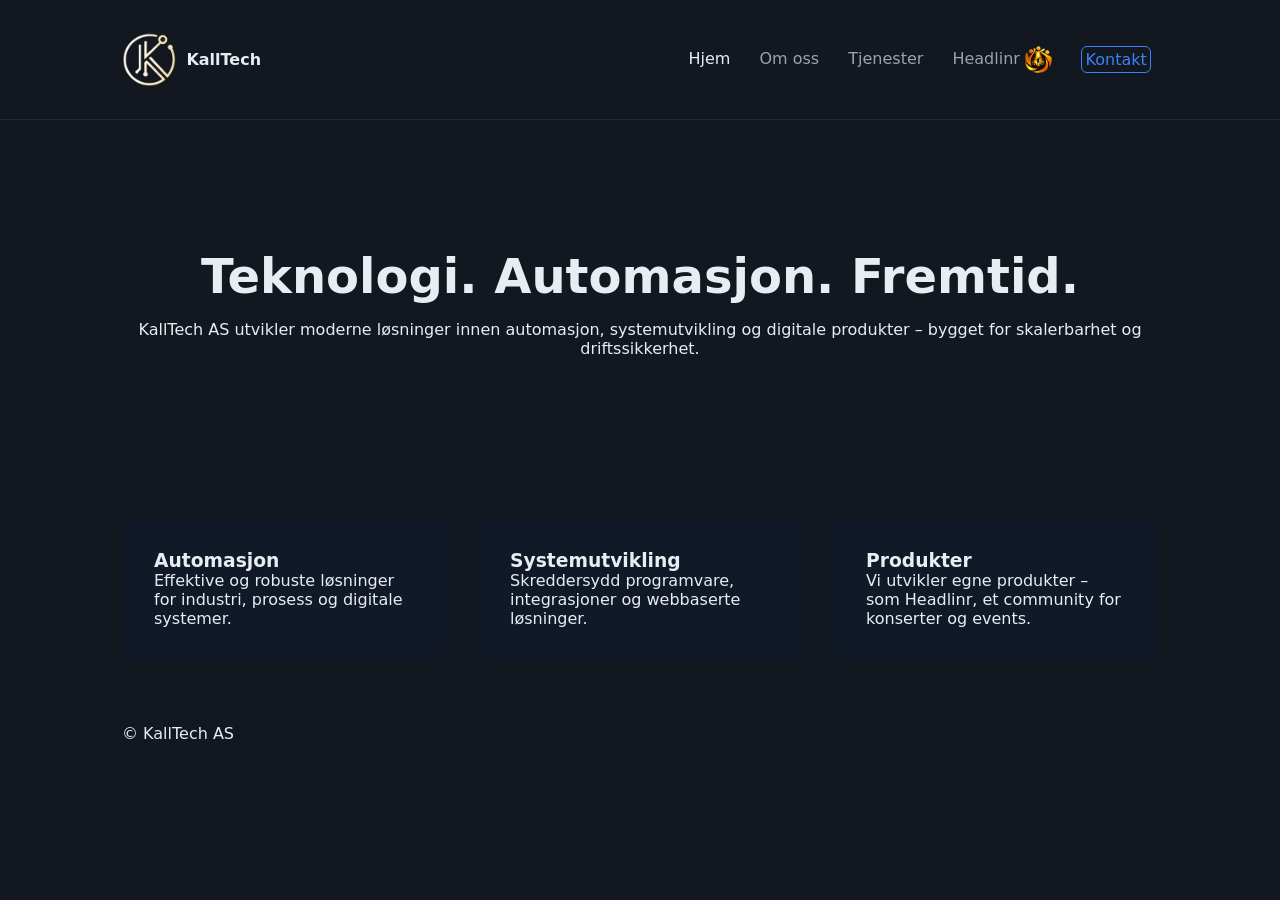
==== index.html @ ccece50a "Ordnet header, kontakt info og Om oss" ====
<!DOCTYPE html>
<html lang="no">
<head>
  <meta charset="UTF-8" />
  <meta name="viewport" content="width=device-width, initial-scale=1.0"/>
  <title>KallTech AS – Teknologi & Automasjon</title>
  <link rel="stylesheet" href="css/style.css">
</head>
<body>

<header class="navbar">
  <div class="container nav-content">
    <div class="logo">
      <img src="assets/Logo-Kalltech.png" alt="KallTech logo">
      <span>KallTech</span>
    </div>
    <nav  style="padding: 7px; display: flexbox; align-items: center;">
      <a href="index.html" class="active">Hjem</a>
      <a href="about.html">Om oss</a>
      <a href="services.html" >Tjenester</a>
      <a href="headlinr.html">Headlinr
        <img src="assets/Headlinr-logo.png" alt="Headlinr logo" style="height: 27px; vertical-align: middle;">
      </a>
      <a href="contact.html" class="btn" style="vertical-align: middle; ">Kontakt</a>
    </nav>
  </div>
</header>

<main>
  <section class="hero">
    <div class="container">
      <h1>Teknologi. Automasjon. Fremtid.</h1>
      <p>
        KallTech AS utvikler moderne løsninger innen automasjon, systemutvikling
        og digitale produkter – bygget for skalerbarhet og driftssikkerhet.
      </p>
    </div>
  </section>

  <section class="features container">
    <div class="feature">
      <h3>Automasjon</h3>
      <p>Effektive og robuste løsninger for industri, prosess og digitale systemer.</p>
    </div>
    <div class="feature">
      <h3>Systemutvikling</h3>
      <p>Skreddersydd programvare, integrasjoner og webbaserte løsninger.</p>
    </div>
    <div class="feature">
      <h3>Produkter</h3>
      <p>Vi utvikler egne produkter – som Headlinr, et community for konserter og events.</p>
    </div>
  </section>
</main>

<footer>
  <div class="container">
    <p>© KallTech AS</p>
  </div>
</footer>

</body>
</html>
---- css/style.css ----
:root {
  --bg: #13171f;
  --text: #e6edf3;
  --muted: #9ba3af;
  --accent: #3b82f6;
}

* {
  margin: 0;
  padding: 0;
  box-sizing: border-box;
  font-family: system-ui, sans-serif;
}

body {
  background: var(--bg);
  color: var(--text);
}

.container {
  max-width: 1100px;
  margin: auto;
  padding: 2rem;
}

.navbar {
  border-bottom: 1px solid #1f2937;
}

.nav-content {
  display: flex;
  justify-content: space-between;
  align-items: center;
}

.logo {
  display: flex;
  align-items: center;
  gap: 0.6rem;
  font-weight: 600;
}

.logo img {
  height: 55px;
  width: auto;
}

.headlinrlogo {
  display: flex;
  justify-content: center;
  align-items: center;
  margin: 2rem 0;            
}

.headlinrlogo img {
  height: 360px;
  width: auto;
}

nav a {
  margin-left: 1.5rem;
  text-decoration: none;
  color: var(--muted);
}

nav a:hover,
nav a.active {
  color: var(--text);
}

.btn {
  padding: 0.2rem 0.2rem;
  border: 1px solid var(--accent);
  border-radius: 6px;
  color: var(--accent);
}

.btn.secondary {
  display: inline-block;
  margin-top: 1rem;
}

.btnincontainer {
  padding: 0.5rem 0.5rem;
  border: 1px solid var(--accent);
  border-radius: 6px;
  color: var(--accent);
}

.btnincontainer.secondary {
  display: inline-block;
  margin-top: 1rem;
}

.hero {
  padding: 6rem 2rem;
  text-align: center;
}

.hero h1 {
  font-size: 3rem;
  margin-bottom: 1rem;
}

.features {
  display: grid;
  grid-template-columns: repeat(auto-fit, minmax(250px, 1fr));
  gap: 2rem;
}

.feature {
  background: #111827;
  padding: 2rem;
  border-radius: 12px;
}

.page h1 {
  margin-bottom: 1rem;
}

.services li {
  margin: 0.8rem 0;
}
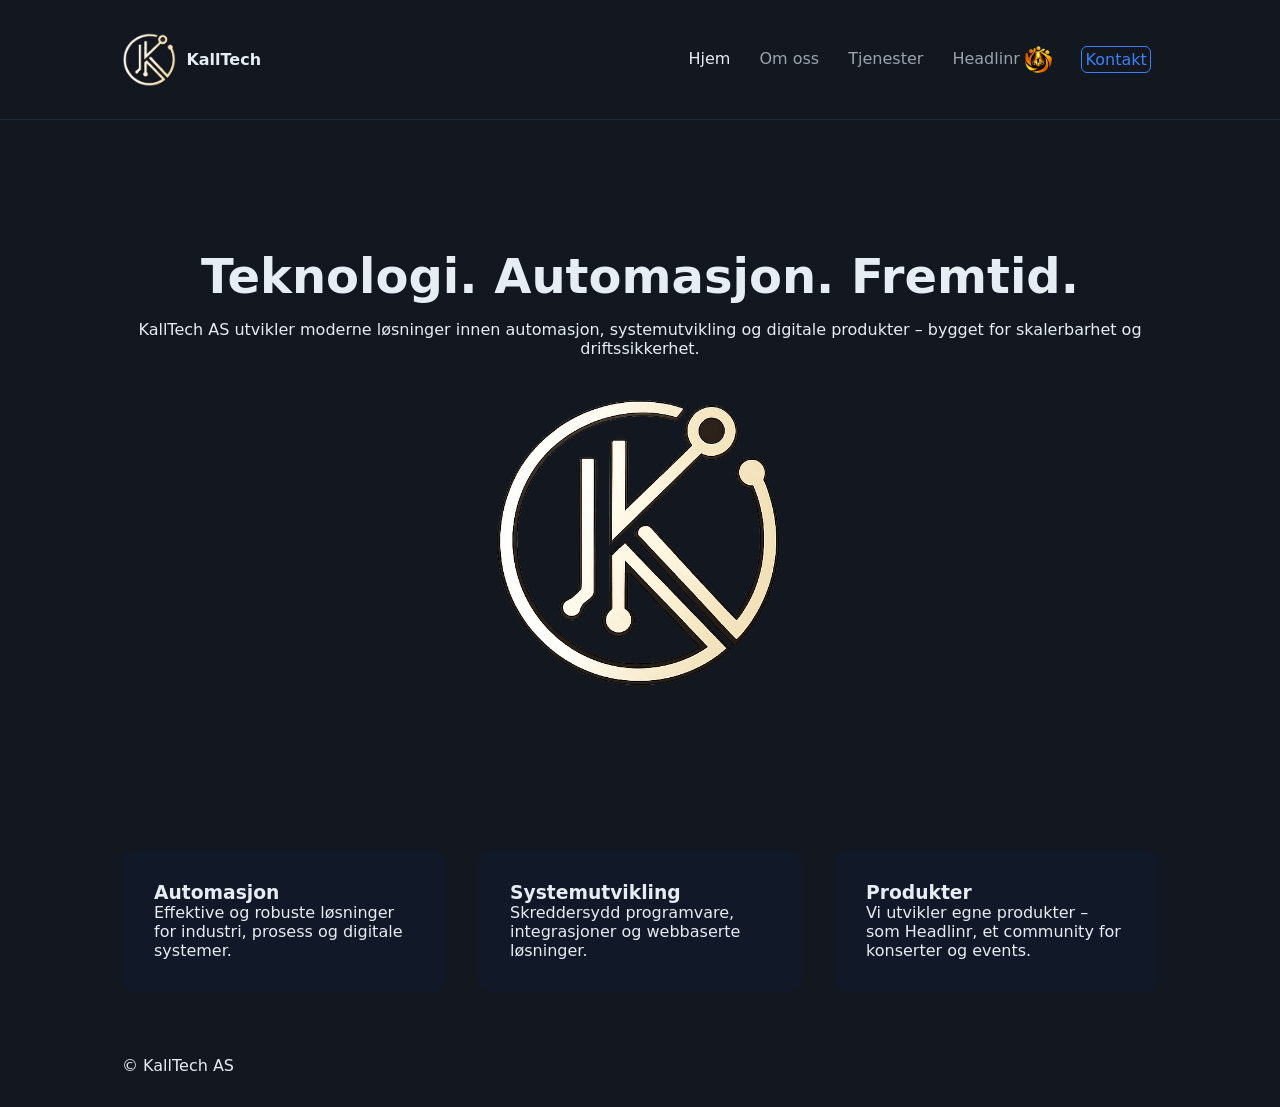
==== commit 9417b5e5: "Lagt inn logo på index" ====
--- a/index.html
+++ b/index.html
@@ -1,6 +1,7 @@
 <!DOCTYPE html>
 <html lang="no">
 <head>
+  <link rel="icon" href="/favicon.ico">
   <meta charset="UTF-8" />
   <meta name="viewport" content="width=device-width, initial-scale=1.0"/>
   <title>KallTech AS – Teknologi & Automasjon</title>
@@ -34,6 +35,9 @@
         KallTech AS utvikler moderne løsninger innen automasjon, systemutvikling
         og digitale produkter – bygget for skalerbarhet og driftssikkerhet.
       </p>
+      <div class="Kalltechlogo">
+        <img src="assets/Logo-Kalltech.png" alt="KallTech Logo">
+      </div>
     </div>
   </section>
 
--- a/css/style.css
+++ b/css/style.css
@@ -54,6 +54,17 @@
 
 .headlinrlogo img {
   height: 360px;
+  width: auto;
+}
+.Kalltechlogo {
+  display: flex;
+  justify-content: center;
+  align-items: center;
+  margin-top: 2rem;            
+}
+
+.Kalltechlogo img {
+  height: 300px;
   width: auto;
 }
 
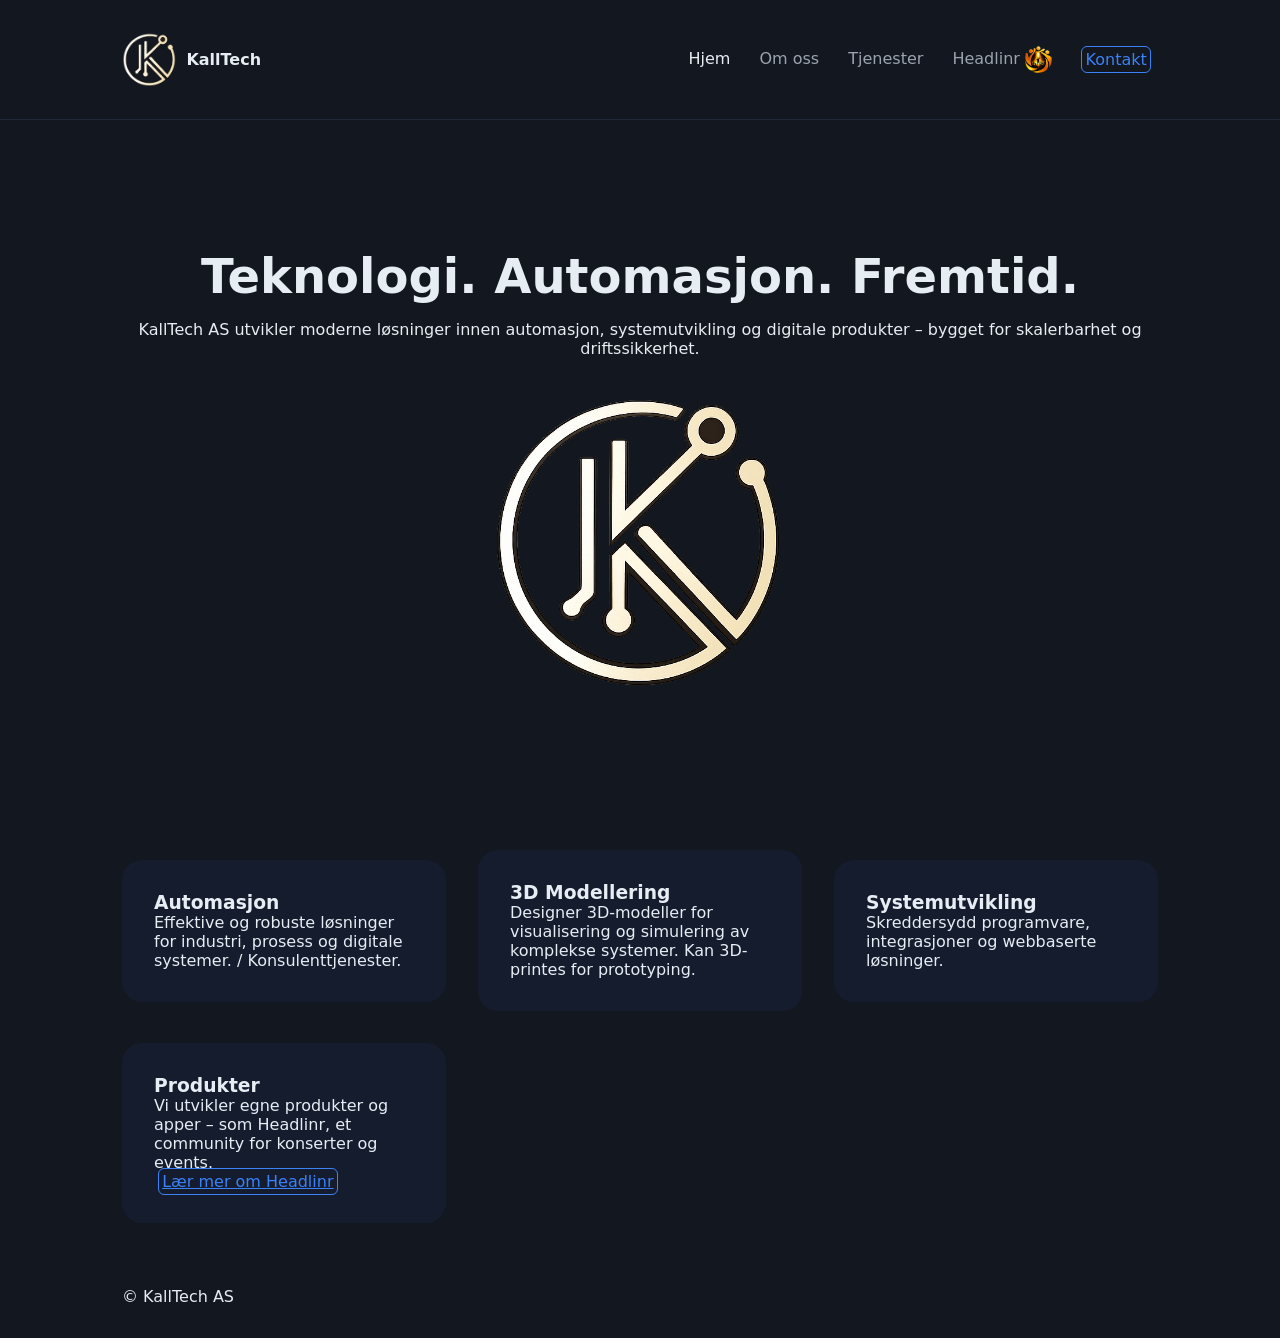
==== commit c4e675ea: "Småjustering Index" ====
--- a/index.html
+++ b/index.html
@@ -44,7 +44,11 @@
   <section class="features container">
     <div class="feature">
       <h3>Automasjon</h3>
-      <p>Effektive og robuste løsninger for industri, prosess og digitale systemer.</p>
+      <p>Effektive og robuste løsninger for industri, prosess og digitale systemer. / Konsulenttjenester.</p>
+    </div>
+    <div class="feature">
+      <h3>3D Modellering</h3>
+      <p>Designer 3D-modeller for visualisering og simulering av komplekse systemer. Kan 3D-printes for prototyping.</p>
     </div>
     <div class="feature">
       <h3>Systemutvikling</h3>
@@ -52,7 +56,8 @@
     </div>
     <div class="feature">
       <h3>Produkter</h3>
-      <p>Vi utvikler egne produkter – som Headlinr, et community for konserter og events.</p>
+      <p>Vi utvikler egne produkter og apper – som Headlinr, et community for konserter og events.</p>
+      <a style="margin: 4px;" href="headlinr.html" class="btn">Lær mer om Headlinr</a>
     </div>
   </section>
 </main>
--- a/css/style.css
+++ b/css/style.css
@@ -117,12 +117,13 @@
   display: grid;
   grid-template-columns: repeat(auto-fit, minmax(250px, 1fr));
   gap: 2rem;
+  align-items: center;
 }
 
 .feature {
-  background: #111827;
+  background: #151c2e;
   padding: 2rem;
-  border-radius: 12px;
+  border-radius: 20px;
 }
 
 .page h1 {
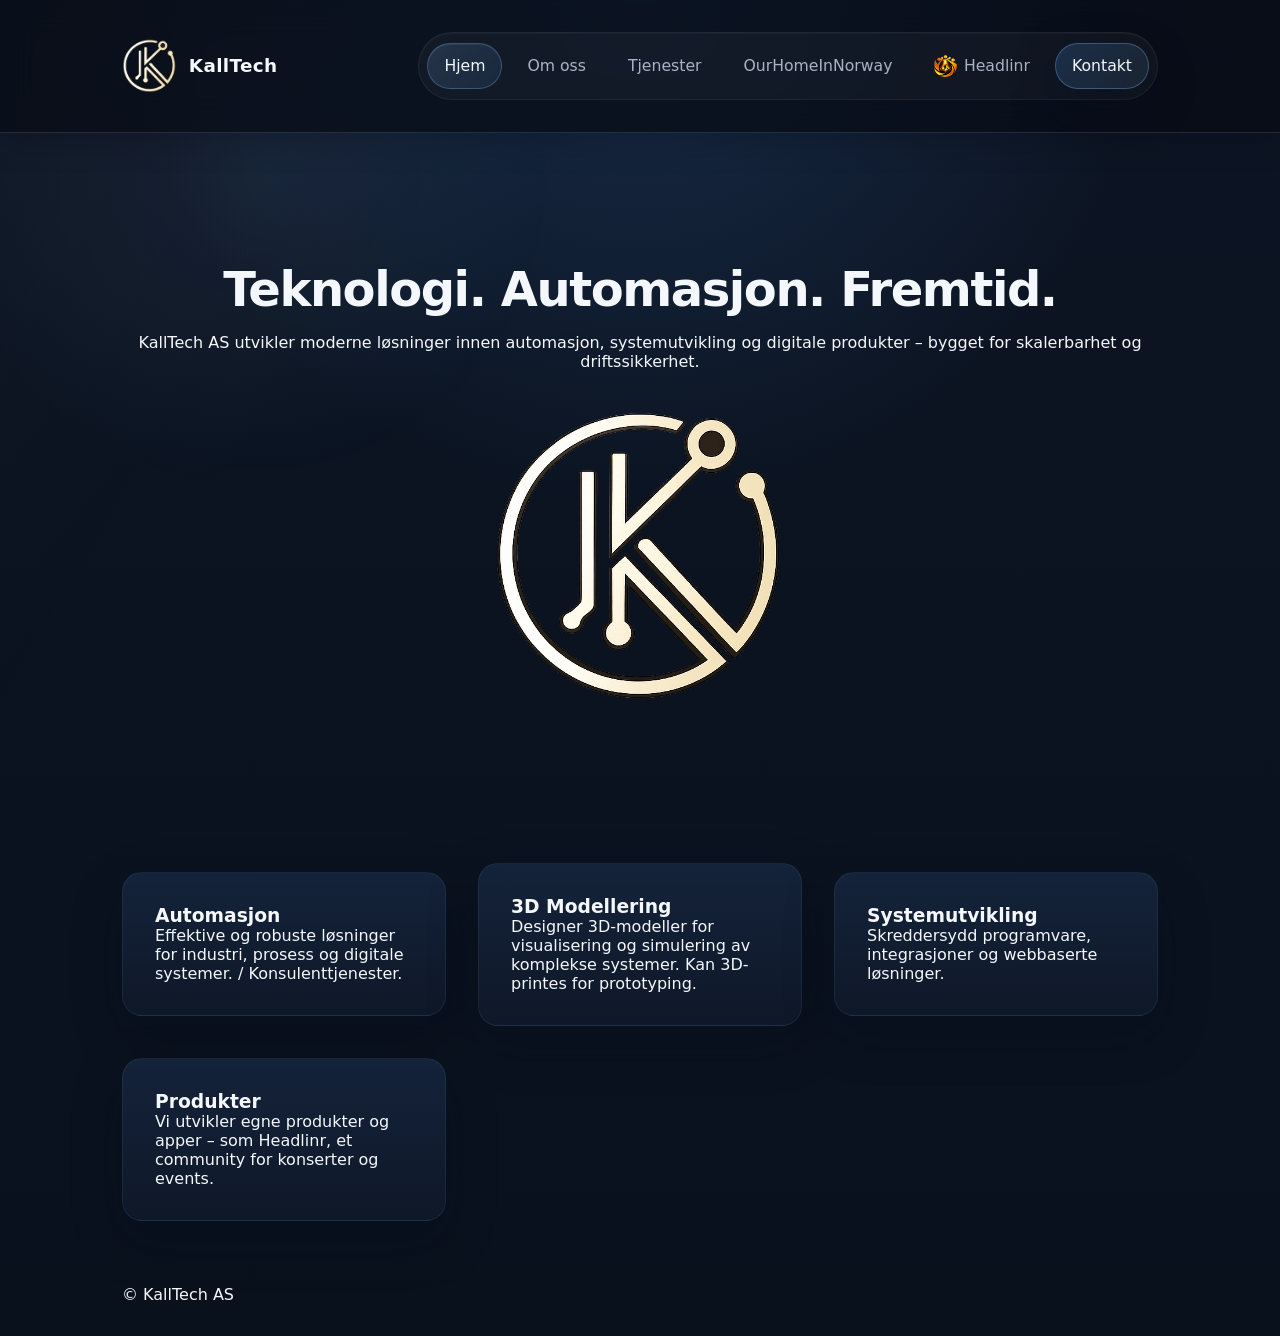
==== commit 860bb2da: "KallTechWeb2.0 - Ny theme - animasjon mellom views - OurHomeInNorway og Headlinr layout." ====
--- a/index.html
+++ b/index.html
@@ -7,25 +7,56 @@
   <title>KallTech AS – Teknologi & Automasjon</title>
   <link rel="stylesheet" href="css/style.css">
 </head>
+
 <body>
 
 <header class="navbar">
   <div class="container nav-content">
-    <div class="logo">
+
+    <a href="index.html" class="logo">
       <img src="assets/Logo-Kalltech.png" alt="KallTech logo">
       <span>KallTech</span>
-    </div>
-    <nav  style="padding: 7px; display: flexbox; align-items: center;">
+    </a>
+
+    <!-- Desktop menu -->
+    <nav class="nav-links">
       <a href="index.html" class="active">Hjem</a>
       <a href="about.html">Om oss</a>
-      <a href="services.html" >Tjenester</a>
-      <a href="headlinr.html">Headlinr
-        <img src="assets/Headlinr-logo.png" alt="Headlinr logo" style="height: 27px; vertical-align: middle;">
+      <a href="services.html">Tjenester</a>
+      <a href="ourhomeinnorway.html">OurHomeInNorway</a>
+
+      <a href="headlinr.html" class="headlinr-link">
+        <img src="assets/Headlinr-logo.png" class="headlinr-icon">
+        Headlinr
       </a>
-      <a href="contact.html" class="btn" style="vertical-align: middle; ">Kontakt</a>
+
+      <a href="contact.html" class="btn">Kontakt</a>
     </nav>
+
+    <!-- Hamburger -->
+    <div class="menu-button" onclick="toggleMenu()">
+      <span></span>
+      <span></span>
+      <span></span>
+    </div>
+
   </div>
 </header>
+
+<!-- Mobile menu -->
+<div class="mobile-menu" id="mobileMenu">
+  <a href="index.html" class="active">Hjem</a>
+  <a href="about.html">Om oss</a>
+  <a href="services.html">Tjenester</a>
+  <a href="ourhomeinnorway.html">OurHomeInNorway</a>
+
+  <a href="headlinr.html" class="mobile-headlinr">
+    <img src="assets/Headlinr-logo.png">
+    Headlinr
+  </a>
+
+  <a href="contact.html" class="mobile-contact">Kontakt</a>
+</div>
 
 <main>
   <section class="hero">
@@ -57,7 +88,6 @@
     <div class="feature">
       <h3>Produkter</h3>
       <p>Vi utvikler egne produkter og apper – som Headlinr, et community for konserter og events.</p>
-      <a style="margin: 4px;" href="headlinr.html" class="btn">Lær mer om Headlinr</a>
     </div>
   </section>
 </main>
@@ -68,5 +98,7 @@
   </div>
 </footer>
 
+<script src="assets/site.js"></script>
+
 </body>
-</html>+</html>
--- a/css/style.css
+++ b/css/style.css
@@ -1,20 +1,74 @@
 :root {
-  --bg: #13171f;
-  --text: #e6edf3;
-  --muted: #9ba3af;
-  --accent: #3b82f6;
+  --bg: #0a1220;
+  --bg-elevated: rgba(10, 18, 32, 0.82);
+  --surface: rgba(17, 28, 47, 0.78);
+  --surface-strong: #15243c;
+  --text: #f4f7fb;
+  --muted: #a8b4c6;
+  --accent: #8ec5ff;
+  --accent-strong: #4ea1ff;
+  --border: rgba(160, 193, 232, 0.16);
+  --shadow: 0 18px 50px rgba(3, 10, 24, 0.28);
+  --theme-transition-duration: 2000ms;
+  --page-fade-duration: 500ms;
+  --theme-transition-ease: cubic-bezier(0.22, 1, 0.36, 1);
 }
 
 * {
   margin: 0;
   padding: 0;
   box-sizing: border-box;
-  font-family: system-ui, sans-serif;
+  font-family: "Segoe UI", system-ui, sans-serif;
+}
+
+html {
+  scroll-behavior: smooth;
 }
 
 body {
+  position: relative;
+  isolation: isolate;
   background: var(--bg);
   color: var(--text);
+  background-image:
+    radial-gradient(circle at top, rgba(78, 161, 255, 0.16), transparent 34%),
+    linear-gradient(180deg, #0d1524 0%, #09111d 100%);
+  min-height: 100vh;
+  transition: color var(--theme-transition-duration) var(--theme-transition-ease);
+}
+
+body::before {
+  content: "";
+  position: fixed;
+  inset: 0;
+  z-index: -2;
+  pointer-events: none;
+  background:
+    linear-gradient(120deg, rgba(255, 255, 255, 0.025), transparent 30%),
+    radial-gradient(circle at 20% 20%, rgba(142, 197, 255, 0.08), transparent 25%);
+  opacity: 0.9;
+  transition:
+    background var(--theme-transition-duration) var(--theme-transition-ease),
+    opacity var(--theme-transition-duration) var(--theme-transition-ease);
+}
+
+body::after {
+  content: "";
+  position: fixed;
+  inset: 0;
+  z-index: -1;
+  pointer-events: none;
+  opacity: 0;
+  background:
+    radial-gradient(circle at top, rgba(78, 161, 255, 0.16), transparent 34%),
+    linear-gradient(180deg, #0d1524 0%, #09111d 100%);
+  transition:
+    opacity var(--theme-transition-duration) var(--theme-transition-ease),
+    background var(--theme-transition-duration) var(--theme-transition-ease);
+}
+
+body.page-is-leaving::after {
+  opacity: 1;
 }
 
 .container {
@@ -23,26 +77,101 @@
   padding: 2rem;
 }
 
-.navbar {
-  border-bottom: 1px solid #1f2937;
+.navbar{
+  position: sticky;
+  top: 0;
+  z-index: 900;
+  background: rgba(7, 12, 22, 0.72);
+  backdrop-filter: blur(18px);
+  border-bottom: 1px solid var(--border);
+  box-shadow: 0 10px 30px rgba(1, 6, 17, 0.18);
+  transition:
+    background var(--theme-transition-duration) var(--theme-transition-ease),
+    border-color var(--theme-transition-duration) var(--theme-transition-ease),
+    box-shadow var(--theme-transition-duration) var(--theme-transition-ease);
 }
 
 .nav-content {
   display: flex;
   justify-content: space-between;
   align-items: center;
-}
-
-.logo {
-  display: flex;
-  align-items: center;
-  gap: 0.6rem;
+  gap: 1.25rem;
+  min-height: 88px;
+}
+
+.menu-button{
+  display:none;
+  flex-direction:column;
+  gap:5px;
+  cursor:pointer;
+  padding: 0.85rem;
+  border-radius: 16px;
+  background: rgba(255, 255, 255, 0.04);
+  border: 1px solid rgba(255, 255, 255, 0.08);
+  transition: background 0.25s ease, border-color 0.25s ease, transform 0.25s ease;
+}
+
+.menu-button:hover {
+  background: rgba(142, 197, 255, 0.1);
+  border-color: rgba(142, 197, 255, 0.28);
+  transform: translateY(-1px);
+}
+
+.menu-button span{
+  width:24px;
+  height:2px;
+  background:#e6edf3;
+  border-radius: 999px;
+}
+
+.logo{
+  display:flex;
+  align-items:center;
+  gap:12px;
+  text-decoration:none;
+  color:var(--text);
+  font-size: 1.15rem;
   font-weight: 600;
-}
-
-.logo img {
-  height: 55px;
-  width: auto;
+  letter-spacing: 0.02em;
+  transition: color var(--theme-transition-duration) var(--theme-transition-ease);
+}
+
+.logo img{
+  height:55px;
+}
+
+.nav-links {
+  display: flex;
+  align-items: center;
+  gap: 0.5rem;
+  padding: 0.5rem;
+  border-radius: 999px;
+  background: rgba(255, 255, 255, 0.035);
+  border: 1px solid rgba(255, 255, 255, 0.06);
+  box-shadow: inset 0 1px 0 rgba(255, 255, 255, 0.03);
+  transition:
+    background var(--theme-transition-duration) var(--theme-transition-ease),
+    border-color var(--theme-transition-duration) var(--theme-transition-ease);
+}
+
+.mobile-menu {
+  display: none;
+}
+
+.nav-links a,
+.mobile-menu a {
+  position: relative;
+}
+
+.headlinr-link,
+.mobile-headlinr{
+  display:flex;
+  align-items:center;
+  gap:6px;
+}
+
+.headlinr-icon{
+  height:22px;
 }
 
 .headlinrlogo {
@@ -56,6 +185,12 @@
   height: 360px;
   width: auto;
 }
+.headlinrlogo2 {
+  height: 320px;
+  width: auto;
+  display: block;
+  margin: 1rem 0 1.5rem;
+}
 .Kalltechlogo {
   display: flex;
   justify-content: center;
@@ -68,22 +203,73 @@
   width: auto;
 }
 
-nav a {
-  margin-left: 1.5rem;
+.nav-links a,
+.mobile-menu a {
+  display: inline-flex;
+  align-items: center;
+  justify-content: center;
+  gap: 0.45rem;
   text-decoration: none;
   color: var(--muted);
-}
-
-nav a:hover,
-nav a.active {
+  transition:
+    color var(--theme-transition-duration) var(--theme-transition-ease),
+    background var(--theme-transition-duration) var(--theme-transition-ease),
+    border-color var(--theme-transition-duration) var(--theme-transition-ease),
+    transform 0.25s ease;
+}
+
+.nav-links a {
+  padding: 0.8rem 1rem;
+  border-radius: 999px;
+  border: 1px solid transparent;
+  font-size: 0.98rem;
+  font-weight: 500;
+}
+
+.nav-links a:hover {
   color: var(--text);
+  background: rgba(255, 255, 255, 0.055);
+  border-color: rgba(255, 255, 255, 0.08);
+  transform: translateY(-1px);
+}
+
+.nav-links a.active {
+  color: var(--text);
+  background: linear-gradient(135deg, rgba(142, 197, 255, 0.16), rgba(78, 161, 255, 0.1));
+  border-color: rgba(142, 197, 255, 0.25);
+  box-shadow: inset 0 1px 0 rgba(255, 255, 255, 0.06);
+}
+
+.nav-links .btn,
+.mobile-menu .mobile-contact {
+  color: var(--text);
+  background: linear-gradient(135deg, rgba(78, 161, 255, 0.18), rgba(142, 197, 255, 0.08));
+  border-color: rgba(142, 197, 255, 0.3);
+}
+
+.nav-links .btn:hover,
+.mobile-menu .mobile-contact:hover {
+  color: var(--text);
+  background: linear-gradient(135deg, rgba(78, 161, 255, 0.28), rgba(142, 197, 255, 0.16));
+  border-color: rgba(142, 197, 255, 0.42);
+}
+
+a {
+  text-decoration: none;
+  color: inherit;
+}
+
+a:hover {
+  color: inherit;
 }
 
 .btn {
-  padding: 0.2rem 0.2rem;
+  padding: 0.8rem 1.15rem;
   border: 1px solid var(--accent);
-  border-radius: 6px;
+  border-radius: 999px;
   color: var(--accent);
+  font-weight: 600;
+  box-shadow: var(--shadow);
 }
 
 .btn.secondary {
@@ -111,6 +297,7 @@
 .hero h1 {
   font-size: 3rem;
   margin-bottom: 1rem;
+  letter-spacing: -0.03em;
 }
 
 .features {
@@ -121,15 +308,1030 @@
 }
 
 .feature {
-  background: #151c2e;
+  background: linear-gradient(180deg, rgba(21, 36, 60, 0.95), rgba(15, 25, 41, 0.95));
   padding: 2rem;
   border-radius: 20px;
+  border: 1px solid rgba(142, 197, 255, 0.08);
+  box-shadow: var(--shadow);
 }
 
 .page h1 {
   margin-bottom: 1rem;
 }
 
+.page {
+  position: relative;
+  z-index: 1;
+}
+
 .services li {
   margin: 0.8rem 0;
-}+}
+
+.warm-theme-page.warm-theme-active {
+  color: #42352b;
+  background:
+    radial-gradient(circle at top, rgba(214, 189, 156, 0.38), transparent 32%),
+    linear-gradient(180deg, #f8f3eb 0%, #efe4d6 100%);
+}
+
+.warm-theme-page.warm-theme-active::before {
+  background:
+    linear-gradient(135deg, rgba(255, 255, 255, 0.28), transparent 34%),
+    radial-gradient(circle at 15% 15%, rgba(214, 189, 156, 0.22), transparent 24%);
+}
+
+.warm-theme-page.warm-theme-active .navbar {
+  background: rgba(248, 242, 233, 0.84);
+  border-bottom: 1px solid rgba(117, 91, 67, 0.12);
+  box-shadow: 0 12px 30px rgba(110, 89, 67, 0.08);
+}
+
+.warm-theme-page.warm-theme-active .logo,
+.warm-theme-page.warm-theme-active .nav-links .btn,
+.warm-theme-page.warm-theme-active .mobile-menu .mobile-contact,
+.warm-theme-page.warm-theme-active .nav-links a.active,
+.warm-theme-page.warm-theme-active .mobile-menu a.active {
+  color: #43362b;
+}
+
+.warm-theme-page.warm-theme-active .nav-links {
+  background: rgba(255, 255, 255, 0.52);
+  border-color: rgba(117, 91, 67, 0.1);
+}
+
+.warm-theme-page.warm-theme-active .nav-links a,
+.warm-theme-page.warm-theme-active .mobile-menu a {
+  color: #7c6959;
+}
+
+.warm-theme-page.warm-theme-active .nav-links a:hover {
+  color: #43362b;
+  background: rgba(117, 91, 67, 0.06);
+  border-color: rgba(117, 91, 67, 0.08);
+}
+
+.warm-theme-page.warm-theme-active .nav-links a.active,
+.warm-theme-page.warm-theme-active .mobile-menu a.active {
+  background: linear-gradient(135deg, rgba(214, 189, 156, 0.36), rgba(255, 255, 255, 0.58));
+  border-color: rgba(117, 91, 67, 0.16);
+  box-shadow: inset 0 1px 0 rgba(255, 255, 255, 0.4);
+}
+
+.warm-theme-page.warm-theme-active .nav-links .btn,
+.warm-theme-page.warm-theme-active .mobile-menu .mobile-contact {
+  background: linear-gradient(135deg, rgba(214, 189, 156, 0.42), rgba(255, 255, 255, 0.62));
+  border-color: rgba(117, 91, 67, 0.16);
+}
+
+.warm-theme-page.warm-theme-active .menu-button {
+  background: rgba(255, 255, 255, 0.5);
+  border-color: rgba(117, 91, 67, 0.1);
+}
+
+.warm-theme-page.warm-theme-active .menu-button span {
+  background: #5e4c3d;
+}
+
+.warm-theme-page.warm-theme-active .mobile-menu {
+  background: rgba(248, 242, 233, 0.97);
+  border-left: 1px solid rgba(117, 91, 67, 0.12);
+}
+
+.warm-theme-page.warm-theme-active .mobile-menu a:hover {
+  color: #43362b;
+  background: rgba(117, 91, 67, 0.06);
+  border-color: rgba(117, 91, 67, 0.08);
+}
+
+.warm-theme-page.warm-theme-active footer {
+  color: #6f5c4c;
+}
+
+.warm-theme-page main,
+.warm-theme-page footer,
+.page-pre-enter main,
+.page-pre-enter footer,
+.page-transition-exit main,
+.page-transition-exit footer,
+.page-transition-enter main,
+.page-transition-enter footer {
+  transition:
+    opacity var(--page-fade-duration) var(--theme-transition-ease),
+    transform var(--page-fade-duration) var(--theme-transition-ease);
+}
+
+.page-pre-enter main,
+.page-pre-enter footer {
+  opacity: 0;
+  transform: translateY(18px);
+}
+
+.warm-theme-page.warm-theme-exit main,
+.warm-theme-page.warm-theme-exit footer,
+.page-transition-exit main,
+.page-transition-exit footer {
+  opacity: 0;
+  transform: translateY(20px);
+}
+
+.our-home-shell {
+  max-width: 1180px;
+  margin: 0 auto;
+  padding: 3rem 2rem 5rem;
+}
+
+.warm-theme-page.warm-theme-active .our-home-shell {
+  animation: warmThemeFade 1.35s var(--theme-transition-ease) both;
+}
+
+.our-home-hero {
+  display: grid;
+  grid-template-columns: minmax(0, 1.2fr) minmax(280px, 0.8fr);
+  gap: 2rem;
+  align-items: stretch;
+}
+
+.our-home-intro,
+.our-home-card,
+.our-home-gallery figure {
+  background: rgba(255, 255, 255, 0.58);
+  border: 1px solid rgba(117, 91, 67, 0.1);
+  border-radius: 28px;
+  box-shadow: 0 24px 50px rgba(120, 97, 71, 0.08);
+}
+
+.our-home-intro {
+  padding: 3rem;
+}
+
+.our-home-kicker {
+  display: inline-block;
+  margin-bottom: 1rem;
+  padding: 0.45rem 0.9rem;
+  border-radius: 999px;
+  background: rgba(214, 189, 156, 0.28);
+  color: #7a604a;
+  font-size: 0.8rem;
+  font-weight: 700;
+  letter-spacing: 0.08em;
+  text-transform: uppercase;
+}
+
+.our-home-intro h1 {
+  font-size: clamp(2.8rem, 5vw, 4.6rem);
+  line-height: 0.95;
+  letter-spacing: -0.04em;
+  margin-bottom: 1.25rem;
+}
+
+.our-home-intro p {
+  max-width: 55ch;
+  font-size: 1.05rem;
+  line-height: 1.75;
+  color: #6f5c4c;
+}
+
+.our-home-actions {
+  display: flex;
+  flex-wrap: wrap;
+  gap: 1rem;
+  margin-top: 2rem;
+}
+
+.our-home-link {
+  display: inline-flex;
+  align-items: center;
+  gap: 0.75rem;
+  padding: 1rem 1.4rem;
+  border-radius: 999px;
+  background: #43362b;
+  color: #f8f3eb;
+  box-shadow: 0 20px 40px rgba(67, 54, 43, 0.18);
+  transition: transform 0.25s ease, box-shadow 0.25s ease, background 0.25s ease;
+}
+
+.our-home-link:hover {
+  transform: translateY(-2px);
+  box-shadow: 0 24px 45px rgba(67, 54, 43, 0.24);
+  background: #34281f;
+}
+
+.our-home-note {
+  display: inline-flex;
+  align-items: center;
+  padding: 1rem 1.15rem;
+  border-radius: 999px;
+  background: rgba(214, 189, 156, 0.24);
+  color: #7a604a;
+}
+
+.our-home-card {
+  padding: 2rem;
+  display: flex;
+  flex-direction: column;
+  justify-content: space-between;
+  gap: 1.2rem;
+}
+
+.our-home-card h2,
+.our-home-gallery h2 {
+  font-size: 1.1rem;
+  letter-spacing: -0.02em;
+}
+
+.our-home-card p,
+.our-home-gallery figcaption,
+.our-home-gallery p {
+  color: #6f5c4c;
+  line-height: 1.7;
+}
+
+.our-home-list {
+  display: grid;
+  gap: 0.9rem;
+}
+
+.our-home-list span {
+  display: inline-flex;
+  align-items: center;
+  gap: 0.7rem;
+  padding: 0.95rem 1rem;
+  border-radius: 18px;
+  background: rgba(214, 189, 156, 0.16);
+}
+
+.our-home-gallery {
+  margin-top: 2rem;
+  display: grid;
+  grid-template-columns: repeat(3, minmax(0, 1fr));
+  gap: 1.4rem;
+}
+
+.our-home-gallery figure {
+  padding: 1rem;
+  animation: floatIn 0.9s ease both;
+}
+
+.our-home-gallery figure:nth-child(2) {
+  animation-delay: 0.12s;
+}
+
+.our-home-gallery figure:nth-child(3) {
+  animation-delay: 0.24s;
+}
+
+.our-home-gallery-image {
+  width: 100%;
+  aspect-ratio: 4 / 5;
+  border-radius: 22px;
+  background:
+    linear-gradient(135deg, rgba(214, 189, 156, 0.42), rgba(255, 255, 255, 0.92)),
+    repeating-linear-gradient(
+      -45deg,
+      rgba(117, 91, 67, 0.08) 0,
+      rgba(117, 91, 67, 0.08) 12px,
+      rgba(255, 255, 255, 0.22) 12px,
+      rgba(255, 255, 255, 0.22) 24px
+    );
+  overflow: hidden;
+}
+
+.our-home-gallery-image img {
+  width: 100%;
+  height: 100%;
+  object-fit: cover;
+  display: block;
+}
+
+.our-home-gallery figcaption {
+  padding: 1rem 0.35rem 0.25rem;
+}
+
+.our-home-gallery strong {
+  display: block;
+  margin-bottom: 0.35rem;
+  color: #43362b;
+}
+
+.headlinr-page {
+  position: relative;
+  z-index: 1;
+  max-width: 1220px;
+  margin: 0 auto;
+  padding: 3rem 2rem 5rem;
+}
+
+.headlinr-hero {
+  display: grid;
+  grid-template-columns: minmax(0, 1.1fr) minmax(320px, 0.9fr);
+  gap: 2rem;
+  align-items: stretch;
+}
+
+.headlinr-intro,
+.headlinr-showcase,
+.headlinr-feature,
+.headlinr-stores {
+  border-radius: 30px;
+  border: 1px solid rgba(142, 197, 255, 0.1);
+  background:
+    linear-gradient(180deg, rgba(17, 28, 47, 0.92), rgba(9, 16, 30, 0.96));
+  box-shadow: 0 28px 60px rgba(2, 8, 21, 0.28);
+}
+
+.headlinr-intro {
+  padding: 3rem;
+  overflow: hidden;
+}
+
+.headlinr-kicker {
+  display: inline-flex;
+  align-items: center;
+  gap: 0.55rem;
+  padding: 0.5rem 0.95rem;
+  margin-bottom: 1.2rem;
+  border-radius: 999px;
+  color: #dceeff;
+  background: rgba(142, 197, 255, 0.12);
+  border: 1px solid rgba(142, 197, 255, 0.16);
+  font-size: 0.8rem;
+  font-weight: 700;
+  letter-spacing: 0.08em;
+  text-transform: uppercase;
+}
+
+.headlinr-intro h1 {
+  font-size: clamp(3rem, 5vw, 5rem);
+  line-height: 0.92;
+  letter-spacing: -0.05em;
+  margin-bottom: 1.15rem;
+}
+
+.headlinr-intro p {
+  max-width: 58ch;
+  color: #b9c8da;
+  font-size: 1.06rem;
+  line-height: 1.8;
+}
+
+.headlinr-actions {
+  display: flex;
+  flex-wrap: wrap;
+  gap: 1rem;
+  margin-top: 2rem;
+}
+
+.store-button {
+  display: inline-flex;
+  align-items: center;
+  justify-content: center;
+  gap: 0.7rem;
+  min-width: 180px;
+  padding: 1rem 1.35rem;
+  border-radius: 999px;
+  border: 1px solid rgba(142, 197, 255, 0.2);
+  color: #f4f7fb;
+  background: linear-gradient(135deg, rgba(78, 161, 255, 0.2), rgba(142, 197, 255, 0.08));
+  box-shadow: 0 18px 36px rgba(4, 12, 28, 0.2);
+  transition: transform 0.25s ease, box-shadow 0.25s ease, background 0.25s ease, border-color 0.25s ease;
+}
+
+.store-button img {
+  width: 22px;
+  height: 22px;
+  flex-shrink: 0;
+}
+
+.store-button-stack {
+  display: inline-flex;
+  flex-direction: column;
+  align-items: flex-start;
+  line-height: 1.1;
+}
+
+.store-button:hover {
+  transform: translateY(-2px);
+  background: linear-gradient(135deg, rgba(78, 161, 255, 0.28), rgba(142, 197, 255, 0.14));
+  border-color: rgba(142, 197, 255, 0.3);
+  box-shadow: 0 22px 40px rgba(4, 12, 28, 0.28);
+}
+
+.store-button-subtitle {
+  display: block;
+  font-size: 0.75rem;
+  color: #9db2c8;
+}
+
+.headlinr-meta {
+  display: flex;
+  flex-wrap: wrap;
+  gap: 0.8rem;
+  margin-top: 1.6rem;
+}
+
+.headlinr-meta span {
+  padding: 0.7rem 0.95rem;
+  border-radius: 999px;
+  background: rgba(255, 255, 255, 0.04);
+  border: 1px solid rgba(255, 255, 255, 0.06);
+  color: #d4e4f6;
+}
+
+.headlinr-showcase {
+  padding: 1.4rem;
+  display: grid;
+  place-items: center;
+  position: relative;
+  overflow: hidden;
+}
+
+.headlinr-showcase::before {
+  content: "";
+  position: absolute;
+  inset: 10% 16% auto;
+  height: 180px;
+  border-radius: 999px;
+  background: radial-gradient(circle, rgba(78, 161, 255, 0.3), transparent 70%);
+  filter: blur(12px);
+}
+
+.headlinr-device {
+  position: relative;
+  width: min(100%, 340px);
+  padding: 0.7rem;
+  border-radius: 34px;
+  background: linear-gradient(180deg, #111a29, #0a111d);
+  border: 1px solid rgba(255, 255, 255, 0.08);
+  box-shadow: 0 30px 60px rgba(1, 7, 18, 0.45);
+  animation: deviceFloat 6s ease-in-out infinite;
+}
+
+.headlinr-device-notch {
+  width: 34%;
+  height: 18px;
+  margin: 0.25rem auto 0.8rem;
+  border-radius: 999px;
+  background: rgba(255, 255, 255, 0.06);
+}
+
+.headlinr-screen {
+  padding: 0.85rem;
+  border-radius: 24px;
+  background:
+    radial-gradient(circle at top, rgba(78, 161, 255, 0.2), transparent 32%),
+    linear-gradient(180deg, #111f35 0%, #0c1523 100%);
+}
+
+.headlinr-app-top {
+  display: flex;
+  align-items: center;
+  justify-content: space-between;
+  margin-bottom: 0.8rem;
+  padding: 0.1rem 0.15rem 0.3rem;
+}
+
+.headlinr-app-title {
+  font-size: 1.25rem;
+  font-weight: 700;
+}
+
+.headlinr-app-bell {
+  width: 24px;
+  height: 24px;
+  border-radius: 999px;
+  border: 1px solid rgba(255,255,255,0.12);
+  position: relative;
+}
+
+.headlinr-app-bell::before {
+  content: "";
+  position: absolute;
+  inset: 5px 6px 7px;
+  border: 2px solid #f4f7fb;
+  border-top-left-radius: 12px;
+  border-top-right-radius: 12px;
+  border-bottom: 0;
+}
+
+.headlinr-app-bell::after {
+  content: "";
+  position: absolute;
+  left: 10px;
+  bottom: 4px;
+  width: 4px;
+  height: 4px;
+  border-radius: 50%;
+  background: #f4f7fb;
+}
+
+.headlinr-post-button {
+  display: flex;
+  align-items: center;
+  justify-content: center;
+  gap: 0.45rem;
+  margin-bottom: 0.8rem;
+  padding: 1rem;
+  border-radius: 999px;
+  background: linear-gradient(180deg, #ffd84a 0%, #ffcc00 100%);
+  color: #231e17;
+  font-weight: 700;
+}
+
+.headlinr-post-button::before {
+  content: "+";
+  color: #6c54ff;
+  font-size: 1.4rem;
+  line-height: 1;
+}
+
+.headlinr-search {
+  margin-bottom: 0.8rem;
+  padding: 0.9rem 1rem;
+  border-radius: 14px;
+  background: #e7dfd0;
+  color: #746d63;
+  font-size: 0.9rem;
+}
+
+.headlinr-section-bar {
+  display: flex;
+  align-items: center;
+  justify-content: space-between;
+  margin-bottom: 0.7rem;
+}
+
+.headlinr-section-bar strong {
+  font-size: 0.98rem;
+}
+
+.headlinr-section-bar a {
+  color: #ffcc00;
+  font-size: 0.88rem;
+  font-weight: 700;
+}
+
+.headlinr-nearby {
+  display: grid;
+  grid-template-columns: repeat(2, minmax(0, 1fr));
+  gap: 0.7rem;
+  margin-bottom: 1rem;
+}
+
+.headlinr-nearby-card {
+  min-width: 0;
+  padding: 0.7rem;
+  border-radius: 18px;
+  background: #8a877d;
+  color: #f4f7fb;
+}
+
+.headlinr-nearby-card h3 {
+  font-size: 0.9rem;
+  line-height: 1.1;
+  margin-bottom: 0.7rem;
+  white-space: nowrap;
+  overflow: hidden;
+  text-overflow: ellipsis;
+}
+
+.headlinr-nearby-card-content {
+  display: grid;
+  grid-template-columns: 1fr 76px;
+  gap: 0.6rem;
+  align-items: center;
+}
+
+.headlinr-nearby-card small {
+  display: block;
+  color: rgba(244, 247, 251, 0.9);
+  line-height: 1.35;
+}
+
+.headlinr-nearby-card img {
+  width: 76px;
+  height: 60px;
+  object-fit: cover;
+  border-radius: 14px;
+}
+
+.headlinr-people-card {
+  padding: 0.9rem;
+  border-radius: 22px;
+  background: rgba(255,255,255,0.05);
+  border: 1px solid rgba(255,255,255,0.06);
+}
+
+.headlinr-people-head {
+  display: flex;
+  align-items: center;
+  justify-content: space-between;
+  margin-bottom: 0.85rem;
+}
+
+.headlinr-profile {
+  display: flex;
+  align-items: center;
+  gap: 0.65rem;
+}
+
+.headlinr-avatar {
+  width: 38px;
+  height: 38px;
+  border-radius: 50%;
+  background: linear-gradient(180deg, #ffcc00, #d8a800);
+  flex-shrink: 0;
+}
+
+.headlinr-avatar.band {
+  border-radius: 12px;
+  background-image: url("../assets/headlinr-event-1.svg");
+  background-size: cover;
+  background-position: center;
+}
+
+.headlinr-profile strong,
+.headlinr-band-line strong {
+  display: block;
+  font-size: 0.92rem;
+}
+
+.headlinr-profile span,
+.headlinr-band-line span {
+  color: #c2cdda;
+  font-size: 0.78rem;
+}
+
+.headlinr-follow {
+  padding: 0.55rem 0.9rem;
+  border-radius: 999px;
+  background: #ffcc00;
+  color: #231e17;
+  font-weight: 700;
+  font-size: 0.84rem;
+}
+
+.headlinr-band-line {
+  display: flex;
+  align-items: center;
+  gap: 0.65rem;
+  margin-bottom: 0.9rem;
+}
+
+.headlinr-concert-image {
+  width: 100%;
+  height: 210px;
+  object-fit: cover;
+  border-radius: 18px;
+  background: rgba(255,255,255,0.06);
+}
+
+.headlinr-rating {
+  display: flex;
+  align-items: center;
+  gap: 0.45rem;
+  padding: 0.8rem 0 0.7rem;
+  border-bottom: 1px solid rgba(255,255,255,0.08);
+}
+
+.headlinr-star {
+  color: #ffcc00;
+  font-size: 1.65rem;
+  line-height: 1;
+}
+
+.headlinr-star.muted {
+  color: rgba(255,255,255,0.35);
+}
+
+.headlinr-rating-value {
+  margin-left: 0.15rem;
+  font-size: 1.55rem;
+  font-weight: 700;
+}
+
+.headlinr-stats {
+  display: grid;
+  grid-template-columns: repeat(3, minmax(0, 1fr));
+  gap: 0.5rem;
+  padding-top: 0.85rem;
+  text-align: center;
+}
+
+.headlinr-stats strong {
+  display: block;
+  margin-bottom: 0.3rem;
+}
+
+.headlinr-stats span {
+  color: #c2cdda;
+  font-size: 0.72rem;
+}
+
+.headlinr-bottom-nav {
+  display: grid;
+  grid-template-columns: repeat(3, minmax(0, 1fr));
+  margin-top: 1rem;
+  padding-top: 0.8rem;
+  border-top: 1px solid rgba(255,255,255,0.06);
+}
+
+.headlinr-bottom-nav div {
+  text-align: center;
+  color: #d6dde8;
+  font-size: 0.72rem;
+}
+
+.headlinr-bottom-nav strong {
+  display: block;
+  margin-top: 0.25rem;
+  font-size: 0.7rem;
+}
+
+.headlinr-bottom-nav .active {
+  color: #ffcc00;
+}
+
+.headlinr-screen-header {
+  display: flex;
+  align-items: center;
+  justify-content: space-between;
+  margin-bottom: 1rem;
+}
+
+.headlinr-screen-title {
+  font-size: 1.1rem;
+  font-weight: 700;
+}
+
+.headlinr-live {
+  padding: 0.35rem 0.65rem;
+  border-radius: 999px;
+  background: rgba(255, 108, 122, 0.16);
+  color: #ff9faa;
+  font-size: 0.75rem;
+  font-weight: 700;
+  letter-spacing: 0.06em;
+  text-transform: uppercase;
+}
+
+.headlinr-event {
+  padding: 1rem;
+  border-radius: 20px;
+  background: rgba(255, 255, 255, 0.05);
+  border: 1px solid rgba(255, 255, 255, 0.06);
+}
+
+.headlinr-event + .headlinr-event {
+  margin-top: 0.8rem;
+}
+
+.headlinr-event strong {
+  display: block;
+  margin-bottom: 0.35rem;
+  font-size: 1rem;
+}
+
+.headlinr-event p,
+.headlinr-event small {
+  color: #aebfd4;
+}
+
+.headlinr-pulse {
+  display: inline-flex;
+  align-items: center;
+  gap: 0.45rem;
+  margin-top: 0.85rem;
+  color: #dbe8f7;
+  font-size: 0.85rem;
+}
+
+.headlinr-pulse::before {
+  content: "";
+  width: 9px;
+  height: 9px;
+  border-radius: 50%;
+  background: #ff677b;
+  box-shadow: 0 0 0 rgba(255, 103, 123, 0.6);
+  animation: pulse 1.8s infinite;
+}
+
+.headlinr-grid {
+  margin-top: 2rem;
+  display: grid;
+  grid-template-columns: repeat(3, minmax(0, 1fr));
+  gap: 1.4rem;
+}
+
+.headlinr-feature,
+.headlinr-stores {
+  padding: 1.8rem;
+}
+
+.headlinr-feature h2,
+.headlinr-stores h2 {
+  margin-bottom: 0.75rem;
+  font-size: 1.15rem;
+  letter-spacing: -0.02em;
+}
+
+.headlinr-feature p,
+.headlinr-stores p {
+  color: #b3c4d7;
+  line-height: 1.75;
+}
+
+.headlinr-stores {
+  grid-column: span 3;
+  display: flex;
+  align-items: center;
+  justify-content: space-between;
+  gap: 1.5rem;
+}
+
+.headlinr-stores .headlinr-actions {
+  margin-top: 0;
+  justify-content: flex-end;
+}
+
+@keyframes warmThemeFade {
+  from {
+    opacity: 0;
+    transform: translateY(18px);
+  }
+  to {
+    opacity: 1;
+    transform: translateY(0);
+  }
+}
+
+@keyframes floatIn {
+  from {
+    opacity: 0;
+    transform: translateY(20px) scale(0.98);
+  }
+  to {
+    opacity: 1;
+    transform: translateY(0) scale(1);
+  }
+}
+
+@keyframes deviceFloat {
+  0%,
+  100% {
+    transform: translateY(0);
+  }
+  50% {
+    transform: translateY(-10px);
+  }
+}
+
+@keyframes pulse {
+  0% {
+    box-shadow: 0 0 0 0 rgba(255, 103, 123, 0.5);
+  }
+  70% {
+    box-shadow: 0 0 0 12px rgba(255, 103, 123, 0);
+  }
+  100% {
+    box-shadow: 0 0 0 0 rgba(255, 103, 123, 0);
+  }
+}
+
+/* Mobile Styles */
+@media (max-width:768px){
+
+.nav-links{
+  display:none;
+}
+
+.menu-button{
+  display:flex;
+}
+
+.mobile-menu{
+  position:fixed;
+  top:0;
+  right:-280px;
+
+  height:100%;
+  width:260px;
+
+  background: rgba(8, 13, 24, 0.96);
+  border-left:1px solid rgba(142, 197, 255, 0.12);
+
+  display:flex;
+  flex-direction:column;
+
+  padding:90px 30px;
+  gap:25px;
+
+  transition:0.35s ease;
+  z-index:999;
+
+  backdrop-filter:blur(8px);
+}
+
+.mobile-menu a{
+  justify-content: space-between;
+  font-size:18px;
+  padding: 0.95rem 1rem;
+  border-radius: 18px;
+  color:#e6edf3;
+  background: rgba(255, 255, 255, 0.025);
+  border: 1px solid transparent;
+}
+
+.mobile-menu a:hover{
+  color:#e6edf3;
+  background: rgba(142, 197, 255, 0.1);
+  border-color: rgba(142, 197, 255, 0.16);
+}
+
+.mobile-menu a.active{
+  background: linear-gradient(135deg, rgba(142, 197, 255, 0.18), rgba(78, 161, 255, 0.08));
+  border-color: rgba(142, 197, 255, 0.24);
+}
+
+.mobile-menu.open{
+  right:0;
+}
+
+.mobile-headlinr{
+  display:flex;
+  align-items:center;
+  gap:10px;
+}
+
+.mobile-headlinr img{
+  height:24px;
+}
+
+.headlinr-link img,
+.mobile-headlinr img {
+  flex-shrink: 0;
+}
+
+.our-home-shell {
+  padding: 2rem 1.25rem 4rem;
+}
+
+.our-home-hero,
+.our-home-gallery,
+.headlinr-hero,
+.headlinr-grid {
+  grid-template-columns: 1fr;
+}
+
+.our-home-intro,
+.our-home-card,
+.headlinr-intro,
+.headlinr-feature,
+.headlinr-stores {
+  padding: 2rem;
+}
+
+.our-home-actions {
+  flex-direction: column;
+  align-items: stretch;
+}
+
+.our-home-link,
+.our-home-note {
+  justify-content: center;
+  text-align: center;
+}
+
+.headlinr-page {
+  padding: 2rem 1.25rem 4rem;
+}
+
+.headlinr-nearby {
+  grid-template-columns: 1fr;
+}
+
+.headlinr-concert-image {
+  height: 180px;
+}
+
+.headlinr-actions,
+.headlinr-stores .headlinr-actions {
+  flex-direction: column;
+  align-items: stretch;
+}
+
+.headlinr-stores {
+  grid-column: span 1;
+  align-items: stretch;
+}
+
+.store-button {
+  width: 100%;
+}
+
+.page-transition-enter main,
+.page-transition-enter footer {
+  opacity: 1;
+  transform: translateY(0);
+}
+}
